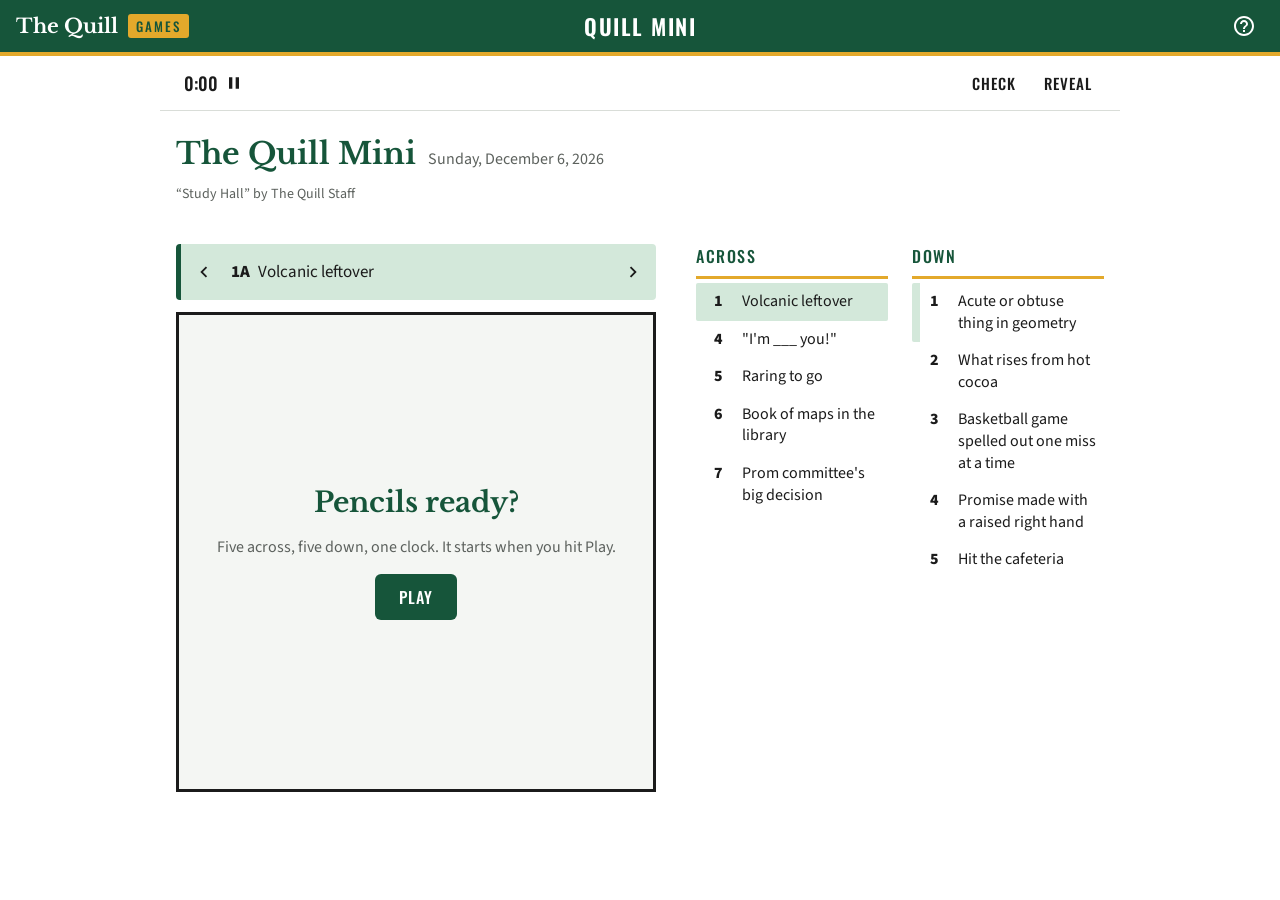
==== mini.html @ 260ee80f "Add The Quill Games: Quirdle and Quill Mini Games home, Quirdle, Quill Mini crossword, puzzle editor" ====
<!doctype html>
<html lang="en">
<head>
  <meta charset="utf-8">
  <meta name="viewport" content="width=device-width, initial-scale=1">
  <meta name="color-scheme" content="light only">
  <title>Quill Mini – The Quill Games</title>
  <meta name="description" content="The Quill Mini: a quick 5x5 daily crossword from The Quill at Morris Knolls High School.">
  <link rel="preconnect" href="https://fonts.googleapis.com">
  <link rel="preconnect" href="https://fonts.gstatic.com" crossorigin>
  <link href="https://fonts.googleapis.com/css2?family=Libre+Baskerville:wght@400;700&family=Oswald:wght@400;500;600&family=Source+Sans+3:wght@400;600;700&display=swap" rel="stylesheet">
  <link rel="stylesheet" href="css/games.css">
  <style>
    .toolbar {
      display: flex;
      align-items: center;
      justify-content: space-between;
      max-width: 960px;
      margin: 0 auto;
      padding: 8px 16px;
      border-bottom: 1px solid var(--line);
    }
    .timer {
      display: flex;
      align-items: center;
      gap: 6px;
      font-family: var(--display);
      font-weight: 500;
      font-variant-numeric: tabular-nums;
      font-size: 18px;
      background: none;
      border: 0;
      color: var(--text);
      padding: 6px 8px;
      border-radius: 4px;
    }
    .timer:hover { background: var(--surface); }
    .timer svg { width: 20px; height: 20px; }
    .menus { display: flex; gap: 4px; }
    .menu { position: relative; }
    .menu > button {
      background: none;
      border: 0;
      color: var(--text);
      font-family: var(--display);
      text-transform: uppercase;
      letter-spacing: 1px;
      font-size: 15px;
      font-weight: 500;
      padding: 8px 12px;
      border-radius: 4px;
    }
    .menu > button:hover, .menu.open > button { background: var(--surface); }
    .menu ul {
      display: none;
      position: absolute;
      right: 0;
      top: 100%;
      list-style: none;
      margin: 4px 0 0;
      padding: 6px 0;
      background: var(--bg);
      border: 1px solid var(--line);
      border-radius: 6px;
      box-shadow: var(--shadow);
      min-width: 150px;
      z-index: 50;
    }
    .menu.open ul { display: block; }
    .menu li button {
      display: block;
      width: 100%;
      text-align: left;
      background: none;
      border: 0;
      color: var(--text);
      padding: 10px 16px;
      font-size: 15px;
    }
    .menu li button:hover { background: var(--surface); }

    .layout {
      max-width: 960px;
      margin: 0 auto;
      padding: 24px 16px;
      display: grid;
      grid-template-columns: minmax(0, 480px) minmax(0, 1fr);
      gap: 40px;
      align-items: start;
    }
    .puzzle-meta {
      grid-column: 1 / -1;
      display: flex;
      align-items: baseline;
      gap: 12px;
      flex-wrap: wrap;
    }
    .puzzle-meta h1 { font-family: var(--serif); font-size: 30px; margin: 0; color: var(--heading); }
    .puzzle-meta .date { font-size: 16px; color: var(--muted); }
    .puzzle-meta .byline { font-size: 14px; color: var(--muted); width: 100%; }

    .clue-bar {
      display: flex;
      align-items: center;
      background: var(--cell-word);
      color: var(--text);
      min-height: 56px;
      border-radius: 4px;
      border-left: 5px solid var(--brand);
      margin-bottom: 12px;
      font-size: 17px;
    }
    .clue-bar .text { flex: 1; padding: 8px 4px; }
    .clue-bar .num { font-weight: 800; margin-right: 8px; }
    .clue-bar button {
      background: none;
      border: 0;
      color: inherit;
      align-self: stretch;
      padding: 0 12px;
      display: flex;
      align-items: center;
    }
    .clue-bar svg { width: 22px; height: 22px; }

    .grid-wrap { position: relative; container-type: inline-size; }
    .grid {
      display: grid;
      /* Fixed tracks so letters never resize the squares. */
      grid-template-columns: repeat(5, minmax(0, 1fr));
      grid-template-rows: repeat(5, minmax(0, 1fr));
      border: 3px solid var(--grid-border);
      aspect-ratio: 1;
      width: 100%;
      user-select: none;
      touch-action: manipulation;
    }
    .cell {
      position: relative;
      border: 1px solid var(--tile-filled);
      background: var(--cell-bg);
      display: flex;
      align-items: center;
      justify-content: center;
      min-width: 0;
      min-height: 0;
      overflow: hidden;
      line-height: 1;
      font-size: 11cqw;
      font-weight: 500;
      text-transform: uppercase;
      cursor: pointer;
    }
    .cell.block { background: var(--block); cursor: default; }
    .cell.in-word { background: var(--cell-word); }
    .cell.active { background: var(--cell-active); }
    .cell .n {
      position: absolute;
      top: 3px;
      left: 4px;
      font-size: 3.2cqw;
      line-height: 1;
      font-weight: 600;
    }
    .cell.wrong .ch { color: #d0021b; }
    .cell.wrong::after {
      content: "";
      position: absolute;
      inset: 0;
      background: linear-gradient(to top right, transparent calc(50% - 1px), #d0021b, transparent calc(50% + 1px));
    }
    .cell.revealed::before {
      content: "";
      position: absolute;
      top: 0;
      right: 0;
      border-style: solid;
      border-width: 0 12px 12px 0;
      border-color: transparent #2860d8 transparent transparent;
    }
    .cell.good .ch { color: #2860d8; }
    .grid.solved .cell:not(.block) { background: var(--cell-bg); }
    .grid.solved .cell:not(.block) .ch { animation: wave 0.5s ease; animation-delay: var(--d); }
    @keyframes wave {
      50% { transform: translateY(-8px); }
    }

    .cover {
      position: absolute;
      inset: 0;
      background: var(--surface);
      display: none;
      flex-direction: column;
      align-items: center;
      justify-content: center;
      text-align: center;
      gap: 16px;
      padding: 24px;
      border: 3px solid var(--grid-border);
    }
    .cover.show { display: flex; }
    .cover h2 { font-family: var(--serif); font-size: 28px; margin: 0; color: var(--heading); }
    .cover p { margin: 0; color: var(--muted); }

    .clue-lists {
      display: grid;
      grid-template-columns: 1fr 1fr;
      gap: 24px;
    }
    .clue-lists h3 {
      font-family: var(--display);
      font-size: 16px;
      font-weight: 500;
      text-transform: uppercase;
      letter-spacing: 1.5px;
      color: var(--heading);
      border-bottom: 3px solid var(--gold);
      padding-bottom: 8px;
      margin: 0 0 4px;
    }
    .clue-lists ol { list-style: none; margin: 0; padding: 0; }
    .clue-lists li {
      display: flex;
      gap: 10px;
      padding: 8px 8px 8px 10px;
      border-left: 8px solid transparent;
      cursor: pointer;
      line-height: 1.35;
      border-radius: 2px;
    }
    .clue-lists li .num { font-weight: 800; min-width: 18px; }
    .clue-lists li.cross { border-left-color: var(--cell-word); }
    .clue-lists li.current { background: var(--cell-word); }
    .clue-lists li.filled .txt { color: var(--muted); }

    .touch-kb { display: none; margin-top: 12px; }

    @media (max-width: 760px) {
      .layout { grid-template-columns: 1fr; gap: 16px; padding-top: 12px; }
      .puzzle-meta h1 { font-size: 24px; }
      .clue-lists { display: none; }
      .touch-kb { display: block; }
      .grid-col { max-width: 480px; margin: 0 auto; width: 100%; }
      .puzzle-meta .byline { display: none; }
      .grid-wrap { width: min(100%, max(260px, calc(100dvh - 450px))); margin: 0 auto; }
    }
  </style>
</head>
<body>
  <header class="games-header">
    <a class="brand" href="index.html" aria-label="Back to The Quill Games">
      <span class="masthead">The Quill</span><span class="section">Games</span>
    </a>
    <span class="title">Quill Mini</span>
    <div class="header-actions">
      <button class="icon-btn" data-open="help-modal" aria-label="How to play">
        <svg viewBox="0 0 24 24" fill="currentColor"><path d="M11 18h2v-2h-2v2zm1-16C6.48 2 2 6.48 2 12s4.48 10 10 10 10-4.48 10-10S17.52 2 12 2zm0 18c-4.41 0-8-3.59-8-8s3.59-8 8-8 8 3.59 8 8-3.59 8-8 8zm0-14c-2.21 0-4 1.79-4 4h2c0-1.1.9-2 2-2s2 .9 2 2c0 2-3 1.75-3 5h2c0-2.25 3-2.5 3-5 0-2.21-1.79-4-4-4z"/></svg>
      </button>
    </div>
  </header>

  <div class="toolbar">
    <button class="timer" id="timer" aria-label="Pause">
      <span id="timer-text">0:00</span>
      <svg id="pause-icon" viewBox="0 0 24 24" fill="currentColor"><path d="M6 19h4V5H6v14zm8-14v14h4V5h-4z"/></svg>
    </button>
    <div class="menus">
      <div class="menu" id="check-menu">
        <button type="button">Check</button>
        <ul>
          <li><button data-check="cell">Square</button></li>
          <li><button data-check="word">Word</button></li>
          <li><button data-check="puzzle">Puzzle</button></li>
        </ul>
      </div>
      <div class="menu" id="reveal-menu">
        <button type="button">Reveal</button>
        <ul>
          <li><button data-reveal="cell">Square</button></li>
          <li><button data-reveal="word">Word</button></li>
          <li><button data-reveal="puzzle">Puzzle</button></li>
          <li><button data-reset>Reset puzzle</button></li>
        </ul>
      </div>
    </div>
  </div>

  <div class="layout">
    <div class="puzzle-meta">
      <h1>The Quill Mini</h1>
      <span class="date" id="date"></span>
      <span class="byline" id="byline"></span>
    </div>

    <div class="grid-col">
      <div class="clue-bar">
        <button id="prev-clue" aria-label="Previous clue">
          <svg viewBox="0 0 24 24" fill="currentColor"><path d="M15.41 7.41 14 6l-6 6 6 6 1.41-1.41L10.83 12z"/></svg>
        </button>
        <div class="text"><span class="num" id="bar-num"></span><span id="bar-text"></span></div>
        <button id="next-clue" aria-label="Next clue">
          <svg viewBox="0 0 24 24" fill="currentColor"><path d="M10 6 8.59 7.41 13.17 12l-4.58 4.59L10 18l6-6z"/></svg>
        </button>
      </div>
      <div class="grid-wrap">
        <div class="grid" id="grid" aria-label="Crossword grid"></div>
        <div class="cover" id="start-cover">
          <h2>Pencils ready?</h2>
          <p>Five across, five down, one clock. It starts when you hit Play.</p>
          <button class="btn" id="start-btn">Play</button>
        </div>
        <div class="cover" id="pause-cover">
          <h2>Taking a break</h2>
          <p>The clock is stopped. Your answers are saved.</p>
          <button class="btn" id="resume-btn">Resume</button>
        </div>
      </div>
      <div class="keyboard touch-kb" id="keyboard"></div>
    </div>

    <div class="clue-lists">
      <div><h3>Across</h3><ol id="across-list"></ol></div>
      <div><h3>Down</h3><ol id="down-list"></ol></div>
    </div>
  </div>

  <div class="modal-backdrop" id="help-modal">
    <div class="modal" role="dialog" aria-labelledby="help-title">
      <button class="icon-btn close" data-close aria-label="Close">
        <svg viewBox="0 0 24 24" fill="currentColor"><path d="M19 6.41 17.59 5 12 10.59 6.41 5 5 6.41 10.59 12 5 17.59 6.41 19 12 13.41 17.59 19 19 17.59 13.41 12z"/></svg>
      </button>
      <h2 id="help-title">How to Play the Quill Mini</h2>
      <ul>
        <li>Pick a square and start typing. The highlighted row or column is the clue shown above the grid.</li>
        <li>Tap the same square again (or press Space) to flip between Across and Down.</li>
        <li>Arrow keys move you around. Tab or Enter skips to the next clue.</li>
        <li>Stuck? <b>Check</b> marks wrong letters in red and <b>Reveal</b> fills in answers, but help doesn't count toward your streak or best time.</li>
      </ul>
      <p>A new puzzle goes to press every night at midnight.</p>
    </div>
  </div>

  <div class="modal-backdrop" id="done-modal">
    <div class="modal" role="dialog" aria-labelledby="done-title" style="text-align:center">
      <button class="icon-btn close" data-close aria-label="Close">
        <svg viewBox="0 0 24 24" fill="currentColor"><path d="M19 6.41 17.59 5 12 10.59 6.41 5 5 6.41 10.59 12 5 17.59 6.41 19 12 13.41 17.59 19 19 17.59 13.41 12z"/></svg>
      </button>
      <div style="font-size:44px">✏️</div>
      <h2 id="done-title">That's a wrap!</h2>
      <p id="done-text"></p>
      <div class="stats-row" id="mini-stats" style="margin-top:16px"></div>
      <div class="modal-actions">
        <button class="btn" id="share-btn">Share</button>
        <a class="btn secondary" href="quirdle.html" style="text-decoration:none">Play Quirdle</a>
      </div>
    </div>
  </div>

  <script src="js/common.js"></script>
  <script src="js/mini-puzzles.js"></script>
  <script src="js/mini.js"></script>
</body>
</html>
---- css/games.css ----
/* The Quill Games — shared styles */
/* Colors follow Morris Knolls green and gold. Change these to match
   mkquill.com exactly if you have the site's hex codes. */
:root {
  /* Always light, like mkquill.com: no dark mode. */
  color-scheme: light;
  --bg: #ffffff;
  --surface: #f4f6f3;
  --text: #1b1b1b;
  --muted: #5c615d;
  --line: #d9ddd8;
  --brand: #16553a;          /* Quill green */
  --brand-dark: #0e3d29;
  --brand-text: #ffffff;
  --heading: #16553a;         /* headings on page background */
  --gold: #e3a92b;           /* Golden Eagles gold */
  --gold-dark: #b9851a;
  --key: #dfe3de;
  --key-text: #1b1b1b;
  --correct: #16553a;
  --present: #e3a92b;
  --absent: #7d837e;
  --tile-border: #cfd4ce;
  --tile-filled: #7d837e;
  --cell-active: #f3c34a;
  --cell-word: #d3e8da;
  --cell-bg: #ffffff;
  --block: #1b1b1b;
  --grid-border: #1b1b1b;
  --shadow: 0 6px 24px rgba(14, 61, 41, 0.18);
  --radius: 6px;
  --serif: "Libre Baskerville", Georgia, "Times New Roman", serif;
  --display: "Oswald", "Arial Narrow", Arial, sans-serif;
  --sans: "Source Sans 3", "Segoe UI", Arial, sans-serif;
}

* { box-sizing: border-box; }

html, body {
  margin: 0;
  background: var(--bg);
  color: var(--text);
  font-family: var(--sans);
  -webkit-font-smoothing: antialiased;
}

a { color: inherit; }

button {
  font-family: inherit;
  cursor: pointer;
}

/* ---------- Game page header (green bar) ---------- */
.games-header {
  position: relative;
  display: flex;
  align-items: center;
  justify-content: space-between;
  gap: 12px;
  height: 56px;
  padding: 0 16px;
  background: var(--brand);
  color: var(--brand-text);
  border-bottom: 4px solid var(--gold);
}
.games-header .brand {
  display: flex;
  align-items: center;
  gap: 10px;
  text-decoration: none;
  white-space: nowrap;
}
.games-header .brand .masthead {
  font-family: var(--serif);
  font-weight: 700;
  font-size: 20px;
}
.games-header .brand .section {
  font-family: var(--display);
  font-weight: 500;
  font-size: 13px;
  text-transform: uppercase;
  letter-spacing: 2px;
  color: var(--brand);
  background: var(--gold);
  padding: 2px 8px;
  border-radius: 3px;
}
.games-header .title {
  font-family: var(--display);
  font-weight: 600;
  font-size: 22px;
  text-transform: uppercase;
  letter-spacing: 1.5px;
  position: absolute;
  left: 50%;
  transform: translateX(-50%);
}
.header-actions {
  display: flex;
  gap: 4px;
}
.icon-btn {
  background: none;
  border: 0;
  color: inherit;
  padding: 8px;
  border-radius: 4px;
  display: inline-flex;
}
.icon-btn:hover { background: rgba(255, 255, 255, 0.14); }
.modal .icon-btn:hover { background: var(--surface); }
.icon-btn svg { width: 24px; height: 24px; }

@media (max-width: 520px) {
  .games-header .brand .section { display: none; }
  .games-header .title { font-size: 18px; }
}

/* ---------- Site masthead + nav (games home) ---------- */
.site-masthead {
  text-align: center;
  padding: 28px 16px 20px;
  background: var(--bg);
}
.site-masthead .logo {
  font-family: var(--serif);
  font-weight: 700;
  font-size: clamp(44px, 9vw, 76px);
  color: var(--heading);
  text-decoration: none;
  line-height: 1;
}
.site-masthead .tagline {
  font-family: var(--display);
  text-transform: uppercase;
  letter-spacing: 2.5px;
  font-size: 13px;
  color: var(--muted);
  margin-top: 10px;
}
.site-nav {
  background: var(--brand);
  border-bottom: 4px solid var(--gold);
}
.site-nav ul {
  list-style: none;
  margin: 0 auto;
  padding: 0 8px;
  max-width: 1100px;
  display: flex;
  justify-content: center;
  overflow-x: auto;
  scrollbar-width: none;
}
.site-nav ul::-webkit-scrollbar { display: none; }
.site-nav a {
  display: block;
  padding: 13px 14px;
  font-family: var(--display);
  font-size: 15px;
  text-transform: uppercase;
  letter-spacing: 1px;
  color: var(--brand-text);
  text-decoration: none;
  white-space: nowrap;
}
.site-nav a:hover { background: var(--brand-dark); }
.site-nav a[aria-current="page"] { background: var(--gold); color: var(--brand-dark); }
@media (max-width: 900px) {
  .site-nav ul { justify-content: flex-start; }
}

/* ---------- Games home ---------- */
.hub {
  max-width: 1100px;
  margin: 0 auto;
  padding: 32px 16px 56px;
}
.section-head {
  display: flex;
  align-items: flex-end;
  justify-content: space-between;
  gap: 12px;
  flex-wrap: wrap;
  border-bottom: 3px solid var(--brand);
  margin-bottom: 8px;
}
.section-head h1 {
  font-family: var(--display);
  font-weight: 600;
  font-size: 32px;
  text-transform: uppercase;
  letter-spacing: 1px;
  margin: 0;
  padding: 0 14px 4px 0;
  color: var(--heading);
  position: relative;
}
.section-head h1::after {
  content: "";
  position: absolute;
  left: 0;
  right: 0;
  bottom: -3px;
  height: 3px;
  background: var(--gold);
}
.section-head .date {
  font-family: var(--display);
  text-transform: uppercase;
  letter-spacing: 1px;
  font-size: 14px;
  color: var(--muted);
  padding-bottom: 8px;
}
.hub-intro {
  color: var(--muted);
  font-size: 18px;
  margin: 12px 0 28px;
}
.game-grid {
  display: grid;
  grid-template-columns: repeat(auto-fit, minmax(280px, 1fr));
  gap: 28px;
}
.game-card {
  display: grid;
  grid-template-columns: 150px 1fr;
  border: 1px solid var(--line);
  border-top: 5px solid var(--brand);
  border-radius: var(--radius);
  overflow: hidden;
  text-decoration: none;
  background: var(--bg);
  transition: box-shadow 0.15s ease;
}
.game-card:hover { box-shadow: var(--shadow); }
.game-card:hover h2 { text-decoration: underline; text-decoration-color: var(--gold); }
.game-card .art {
  display: flex;
  align-items: center;
  justify-content: center;
  background: var(--brand);
}
.game-card.mini .art { background: var(--gold); }
.game-card .art svg { width: 84px; height: 84px; }
.game-card .body {
  padding: 18px 20px;
  display: flex;
  flex-direction: column;
  gap: 4px;
}
.game-card .kicker {
  font-family: var(--display);
  font-size: 12px;
  text-transform: uppercase;
  letter-spacing: 1.5px;
  color: var(--gold-dark);
}
.game-card h2 {
  font-family: var(--serif);
  font-size: 26px;
  margin: 0;
}
.game-card .desc {
  color: var(--muted);
  font-size: 16px;
  margin: 0 0 10px;
}
.game-card .status {
  font-size: 14px;
  font-weight: 600;
  color: var(--muted);
  min-height: 1.2em;
}
.game-card .status.done { color: var(--correct); }
.game-card .play {
  margin-top: 10px;
  align-self: flex-start;
  background: var(--brand);
  color: var(--brand-text);
  border-radius: var(--radius);
  padding: 8px 18px;
  font-family: var(--display);
  text-transform: uppercase;
  letter-spacing: 1px;
  font-size: 15px;
}
@media (max-width: 480px) {
  .game-card { grid-template-columns: 1fr; }
  .game-card .art { height: 130px; }
}
.site-footer {
  background: var(--brand-dark);
  color: #d7e3db;
  text-align: center;
  padding: 28px 16px;
  font-size: 14px;
  border-top: 4px solid var(--gold);
}
.site-footer .logo {
  font-family: var(--serif);
  font-weight: 700;
  font-size: 24px;
  color: #fff;
  margin-bottom: 6px;
}
.site-footer a { color: #fff; }

/* ---------- Modals & toasts ---------- */
.modal-backdrop {
  position: fixed;
  inset: 0;
  background: rgba(0, 0, 0, 0.5);
  display: none;
  align-items: center;
  justify-content: center;
  z-index: 100;
  padding: 16px;
}
.modal-backdrop.open { display: flex; }
.modal {
  position: relative;
  background: var(--bg);
  color: var(--text);
  border-radius: var(--radius);
  border-top: 5px solid var(--brand);
  box-shadow: var(--shadow);
  width: 100%;
  max-width: 480px;
  max-height: calc(100vh - 32px);
  overflow-y: auto;
  padding: 32px 24px 24px;
  animation: pop 0.2s ease;
}
.modal h2 {
  font-family: var(--serif);
  color: var(--heading);
  font-size: 28px;
  margin: 0 0 8px;
}
.modal h3 {
  font-size: 14px;
  text-transform: uppercase;
  letter-spacing: 1px;
  margin: 20px 0 8px;
}
.modal p, .modal li { line-height: 1.45; }
.modal .close {
  position: absolute;
  top: 12px;
  right: 12px;
}
@keyframes pop {
  from { transform: scale(0.94); opacity: 0; }
  to { transform: scale(1); opacity: 1; }
}

.toast-host {
  position: fixed;
  top: 72px;
  left: 50%;
  transform: translateX(-50%);
  z-index: 200;
  display: flex;
  flex-direction: column;
  gap: 8px;
  align-items: center;
  pointer-events: none;
}
.toast {
  background: var(--brand-dark);
  color: #fff;
  border-left: 4px solid var(--gold);
  padding: 12px 16px;
  border-radius: 4px;
  font-weight: 700;
  font-size: 14px;
  transition: opacity 0.3s ease;
}

.btn {
  border: 0;
  border-radius: var(--radius);
  padding: 11px 24px;
  font-family: var(--display);
  font-size: 16px;
  font-weight: 500;
  text-transform: uppercase;
  letter-spacing: 1px;
  background: var(--brand);
  color: #fff;
  display: inline-flex;
  align-items: center;
  gap: 8px;
}
.btn.secondary {
  background: transparent;
  color: var(--text);
  border: 1px solid var(--text);
}

/* ---------- Stats ---------- */
.stats-row {
  display: flex;
  justify-content: center;
  gap: 8px;
  text-align: center;
}
.stats-row .stat { flex: 1; max-width: 80px; }
.stats-row .num { font-size: 32px; font-weight: 600; }
.stats-row .lbl { font-size: 12px; }
.dist-row {
  display: flex;
  align-items: center;
  gap: 6px;
  margin: 4px 0;
  font-size: 14px;
}
.dist-row .bar {
  background: var(--absent);
  color: #fff;
  font-weight: 700;
  text-align: right;
  padding: 2px 8px;
  min-width: 24px;
}
.dist-row .bar.hl { background: var(--brand); }
.modal-actions {
  display: flex;
  justify-content: center;
  gap: 12px;
  margin-top: 24px;
  flex-wrap: wrap;
}

/* ---------- On-screen keyboard (shared) ---------- */
.keyboard {
  width: 100%;
  max-width: 500px;
  margin: 0 auto;
  padding: 0 8px 8px;
  user-select: none;
}
.kb-row {
  display: flex;
  gap: 6px;
  margin-bottom: 8px;
  touch-action: manipulation;
}
.kb-row .spacer { flex: 0.5; }
.key {
  flex: 1;
  height: 58px;
  border: 0;
  border-radius: 6px;
  background: var(--key);
  color: var(--key-text);
  font-weight: 700;
  font-size: 14px;
  text-transform: uppercase;
  display: flex;
  align-items: center;
  justify-content: center;
  padding: 0;
  -webkit-tap-highlight-color: transparent;
}
.key.wide { flex: 1.5; font-size: 12px; }
.key svg { width: 22px; height: 22px; }
.key.correct { background: var(--correct); color: #fff; }
.key.present { background: var(--present); color: #1b1b1b; }
.key.absent { background: var(--absent); color: #fff; }
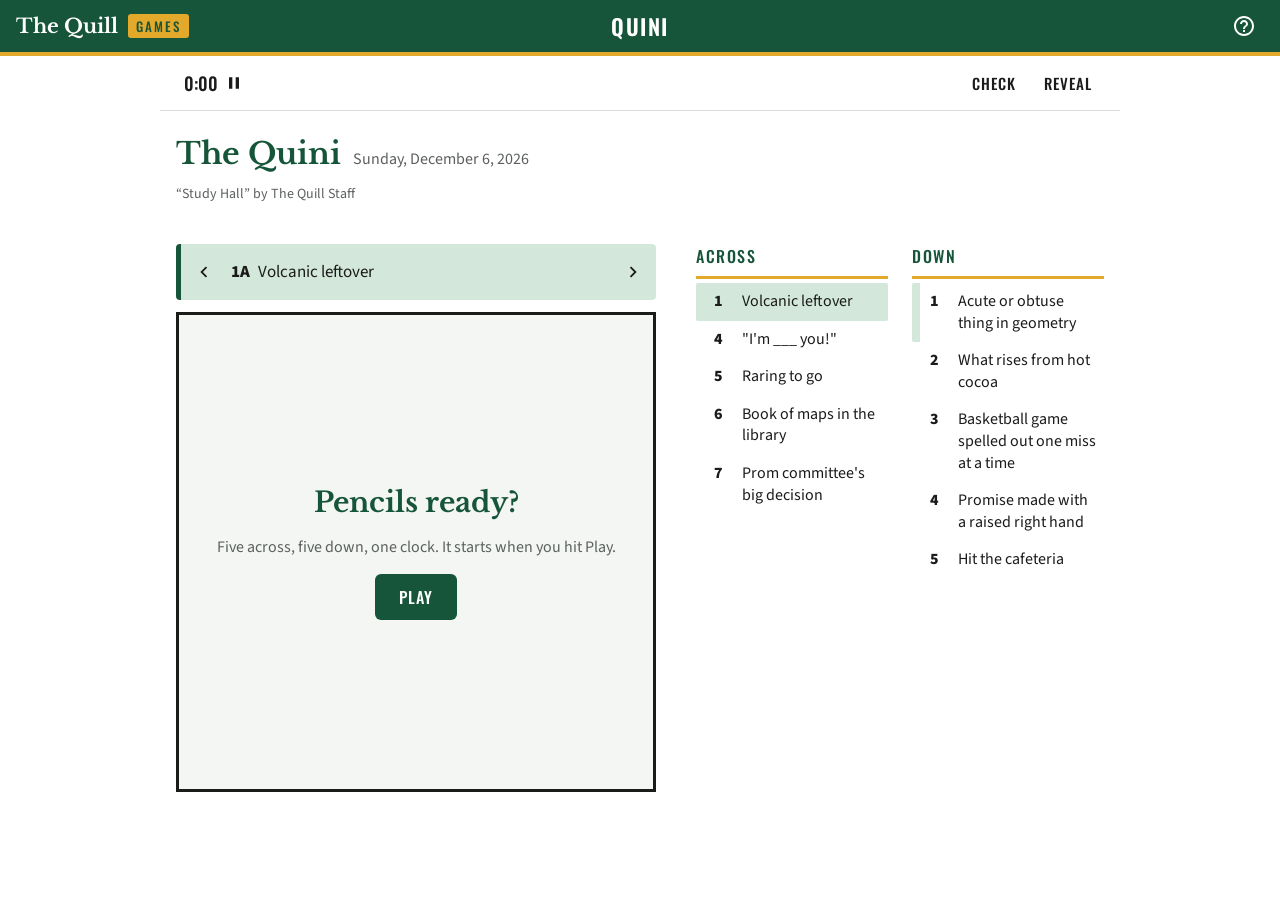
==== commit 57edcdb4: "Rename the Quill Mini to the Quini Co-Authored-By: Claude Opus 5.5 <noreply@anthropic.com> Claude-Se" ====
--- a/mini.html
+++ b/mini.html
@@ -4,8 +4,8 @@
   <meta charset="utf-8">
   <meta name="viewport" content="width=device-width, initial-scale=1">
   <meta name="color-scheme" content="light only">
-  <title>Quill Mini – The Quill Games</title>
-  <meta name="description" content="The Quill Mini: a quick 5x5 daily crossword from The Quill at Morris Knolls High School.">
+  <title>Quini – The Quill Games</title>
+  <meta name="description" content="The Quini: a quick 5x5 daily crossword from The Quill at Morris Knolls High School.">
   <link rel="preconnect" href="https://fonts.googleapis.com">
   <link rel="preconnect" href="https://fonts.gstatic.com" crossorigin>
   <link href="https://fonts.googleapis.com/css2?family=Libre+Baskerville:wght@400;700&family=Oswald:wght@400;500;600&family=Source+Sans+3:wght@400;600;700&display=swap" rel="stylesheet">
@@ -251,7 +251,7 @@
     <a class="brand" href="index.html" aria-label="Back to The Quill Games">
       <span class="masthead">The Quill</span><span class="section">Games</span>
     </a>
-    <span class="title">Quill Mini</span>
+    <span class="title">Quini</span>
     <div class="header-actions">
       <button class="icon-btn" data-open="help-modal" aria-label="How to play">
         <svg viewBox="0 0 24 24" fill="currentColor"><path d="M11 18h2v-2h-2v2zm1-16C6.48 2 2 6.48 2 12s4.48 10 10 10 10-4.48 10-10S17.52 2 12 2zm0 18c-4.41 0-8-3.59-8-8s3.59-8 8-8 8 3.59 8 8-3.59 8-8 8zm0-14c-2.21 0-4 1.79-4 4h2c0-1.1.9-2 2-2s2 .9 2 2c0 2-3 1.75-3 5h2c0-2.25 3-2.5 3-5 0-2.21-1.79-4-4-4z"/></svg>
@@ -287,7 +287,7 @@
 
   <div class="layout">
     <div class="puzzle-meta">
-      <h1>The Quill Mini</h1>
+      <h1>The Quini</h1>
       <span class="date" id="date"></span>
       <span class="byline" id="byline"></span>
     </div>
@@ -329,7 +329,7 @@
       <button class="icon-btn close" data-close aria-label="Close">
         <svg viewBox="0 0 24 24" fill="currentColor"><path d="M19 6.41 17.59 5 12 10.59 6.41 5 5 6.41 10.59 12 5 17.59 6.41 19 12 13.41 17.59 19 19 17.59 13.41 12z"/></svg>
       </button>
-      <h2 id="help-title">How to Play the Quill Mini</h2>
+      <h2 id="help-title">How to Play the Quini</h2>
       <ul>
         <li>Pick a square and start typing. The highlighted row or column is the clue shown above the grid.</li>
         <li>Tap the same square again (or press Space) to flip between Across and Down.</li>
